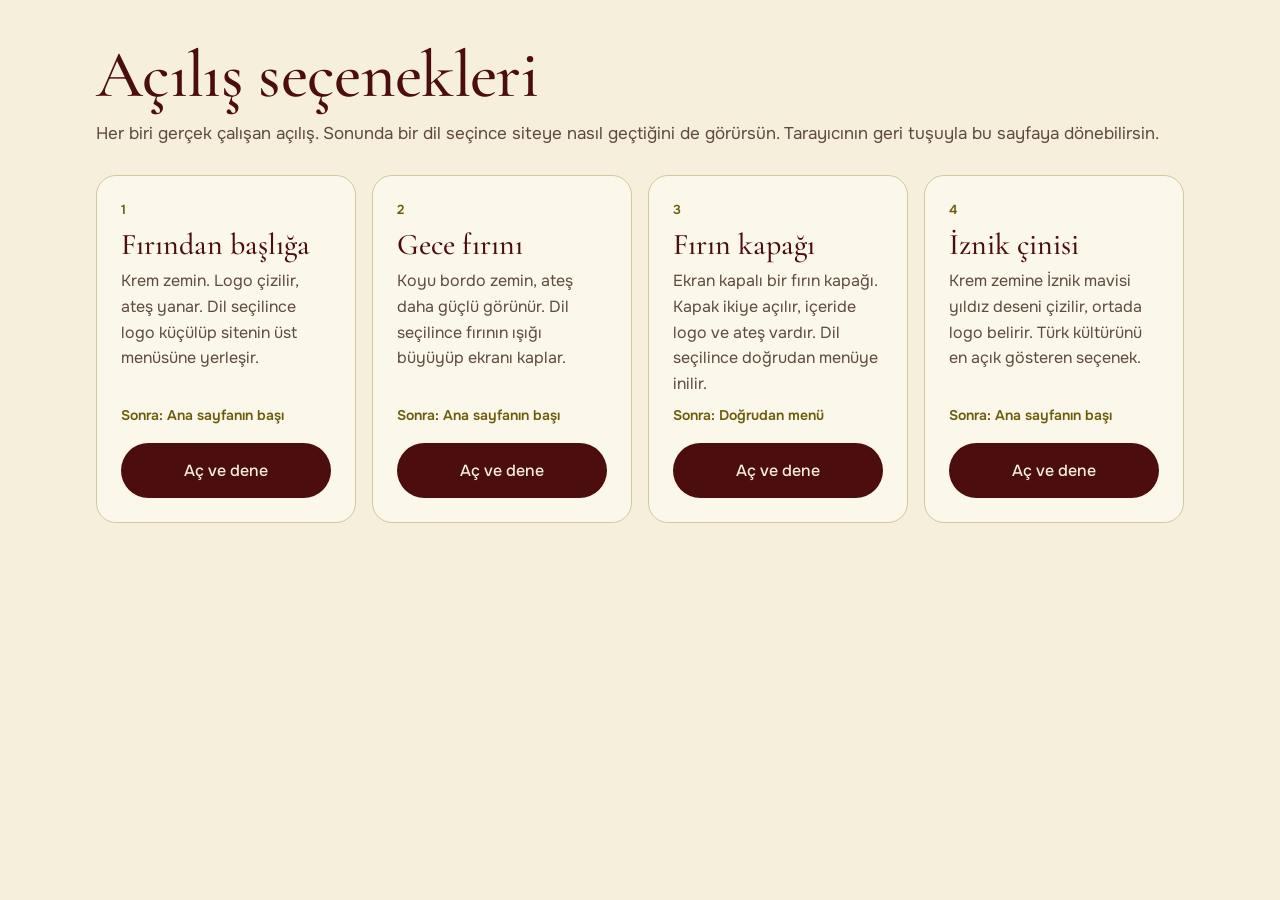
==== acilis/index.html @ 4ca73b76 "Add about page and opening options Co-Authored-By: Claude Opus 5.5 <noreply@anthropic.com>" ====
<!doctype html>
<html lang="tr">
<head>
<meta charset="utf-8">
<meta name="viewport" content="width=device-width, initial-scale=1, viewport-fit=cover">
<title>Açılış Seçenekleri</title>
<meta name="robots" content="noindex">
<link rel="icon" href="../assets/favicon.svg" type="image/svg+xml">
<link rel="stylesheet" href="../assets/styles.css">
<style>
  .vlist { max-width: 1120px; margin: 0 auto; padding: 40px 16px 64px; }
  .vlist > p { margin: 10px 0 28px; color: var(--soft); }
  .vlist ol { display: grid; grid-template-columns: repeat(auto-fit, minmax(240px, 1fr)); gap: 16px; margin: 0; padding: 0; list-style: none; }
  .vlist li { display: flex; flex-direction: column; gap: 8px; padding: 24px; border: 1px solid var(--line); border-radius: 20px; background: var(--paper); }
  .vlist h2 { font-size: 30px; }
  .vlist li p { flex: 1; margin: 0; color: var(--soft); font-size: 16px; }
  .vlist li .land { flex: none; color: var(--accent); font-size: 14px; font-weight: 600; }
  .vlist .num { color: var(--accent); font-size: 13px; font-weight: 600; letter-spacing: 0.14em; }
  .vlist .btn { margin-top: 8px; }
</style>
</head>
<body>
<main class="vlist">
  <h1>Açılış seçenekleri</h1>
  <p>Her biri gerçek çalışan açılış. Sonunda bir dil seçince siteye nasıl geçtiğini de görürsün. Tarayıcının geri tuşuyla bu sayfaya dönebilirsin.</p>
  <ol>
    <li>
      <span class="num">1</span>
      <h2>Fırından başlığa</h2>
      <p>Krem zemin. Logo çizilir, ateş yanar. Dil seçilince logo küçülüp sitenin üst menüsüne yerleşir.</p>
      <p class="land">Sonra: Ana sayfanın başı</p>
      <a class="btn btn--solid" href="1/">Aç ve dene</a>
    </li>
    <li>
      <span class="num">2</span>
      <h2>Gece fırını</h2>
      <p>Koyu bordo zemin, ateş daha güçlü görünür. Dil seçilince fırının ışığı büyüyüp ekranı kaplar.</p>
      <p class="land">Sonra: Ana sayfanın başı</p>
      <a class="btn btn--solid" href="2/">Aç ve dene</a>
    </li>
    <li>
      <span class="num">3</span>
      <h2>Fırın kapağı</h2>
      <p>Ekran kapalı bir fırın kapağı. Kapak ikiye açılır, içeride logo ve ateş vardır. Dil seçilince doğrudan menüye inilir.</p>
      <p class="land">Sonra: Doğrudan menü</p>
      <a class="btn btn--solid" href="3/">Aç ve dene</a>
    </li>
    <li>
      <span class="num">4</span>
      <h2>İznik çinisi</h2>
      <p>Krem zemine İznik mavisi yıldız deseni çizilir, ortada logo belirir. Türk kültürünü en açık gösteren seçenek.</p>
      <p class="land">Sonra: Ana sayfanın başı</p>
      <a class="btn btn--solid" href="4/">Aç ve dene</a>
    </li>
  </ol>
</main>
</body>
</html>
---- assets/styles.css ----
@font-face { font-family: "Cormorant Garamond"; font-weight: 500; font-display: swap; src: url(fonts/cormorant-garamond-cyrillic-500-normal.woff2) format("woff2"); unicode-range: U+0301, U+0400-045F, U+0490-0491, U+04B0-04B1, U+2116; }
@font-face { font-family: "Cormorant Garamond"; font-weight: 500; font-display: swap; src: url(fonts/cormorant-garamond-latin-ext-500-normal.woff2) format("woff2"); unicode-range: U+0100-02BA, U+02BD-02C5, U+02C7-02CC, U+02CE-02D7, U+02DD-02FF, U+0304, U+0308, U+0329, U+1D00-1DBF, U+1E00-1E9F, U+1EF2-1EFF, U+2020, U+20A0-20AB, U+20AD-20C0, U+2113, U+2C60-2C7F, U+A720-A7FF; }
@font-face { font-family: "Cormorant Garamond"; font-weight: 500; font-display: swap; src: url(fonts/cormorant-garamond-latin-500-normal.woff2) format("woff2"); unicode-range: U+0000-00FF, U+0131, U+0152-0153, U+02BB-02BC, U+02C6, U+02DA, U+02DC, U+2000-206F, U+20AC, U+2122, U+2191, U+2193, U+2212, U+2215, U+FEFF, U+FFFD; }
@font-face { font-family: "Onest"; font-weight: 400; font-display: swap; src: url(fonts/onest-cyrillic-400-normal.woff2) format("woff2"); unicode-range: U+0301, U+0400-045F, U+0490-0491, U+04B0-04B1, U+2116; }
@font-face { font-family: "Onest"; font-weight: 400; font-display: swap; src: url(fonts/onest-latin-ext-400-normal.woff2) format("woff2"); unicode-range: U+0100-02BA, U+02BD-02C5, U+02C7-02CC, U+02CE-02D7, U+02DD-02FF, U+0304, U+0308, U+0329, U+1D00-1DBF, U+1E00-1E9F, U+1EF2-1EFF, U+2020, U+20A0-20AB, U+20AD-20C0, U+2113, U+2C60-2C7F, U+A720-A7FF; }
@font-face { font-family: "Onest"; font-weight: 400; font-display: swap; src: url(fonts/onest-latin-400-normal.woff2) format("woff2"); unicode-range: U+0000-00FF, U+0131, U+0152-0153, U+02BB-02BC, U+02C6, U+02DA, U+02DC, U+2000-206F, U+20AC, U+2122, U+2191, U+2193, U+2212, U+2215, U+FEFF, U+FFFD; }
@font-face { font-family: "Onest"; font-weight: 500; font-display: swap; src: url(fonts/onest-cyrillic-500-normal.woff2) format("woff2"); unicode-range: U+0301, U+0400-045F, U+0490-0491, U+04B0-04B1, U+2116; }
@font-face { font-family: "Onest"; font-weight: 500; font-display: swap; src: url(fonts/onest-latin-ext-500-normal.woff2) format("woff2"); unicode-range: U+0100-02BA, U+02BD-02C5, U+02C7-02CC, U+02CE-02D7, U+02DD-02FF, U+0304, U+0308, U+0329, U+1D00-1DBF, U+1E00-1E9F, U+1EF2-1EFF, U+2020, U+20A0-20AB, U+20AD-20C0, U+2113, U+2C60-2C7F, U+A720-A7FF; }
@font-face { font-family: "Onest"; font-weight: 500; font-display: swap; src: url(fonts/onest-latin-500-normal.woff2) format("woff2"); unicode-range: U+0000-00FF, U+0131, U+0152-0153, U+02BB-02BC, U+02C6, U+02DA, U+02DC, U+2000-206F, U+20AC, U+2122, U+2191, U+2193, U+2212, U+2215, U+FEFF, U+FFFD; }
@font-face { font-family: "Onest"; font-weight: 600; font-display: swap; src: url(fonts/onest-cyrillic-600-normal.woff2) format("woff2"); unicode-range: U+0301, U+0400-045F, U+0490-0491, U+04B0-04B1, U+2116; }
@font-face { font-family: "Onest"; font-weight: 600; font-display: swap; src: url(fonts/onest-latin-ext-600-normal.woff2) format("woff2"); unicode-range: U+0100-02BA, U+02BD-02C5, U+02C7-02CC, U+02CE-02D7, U+02DD-02FF, U+0304, U+0308, U+0329, U+1D00-1DBF, U+1E00-1E9F, U+1EF2-1EFF, U+2020, U+20A0-20AB, U+20AD-20C0, U+2113, U+2C60-2C7F, U+A720-A7FF; }
@font-face { font-family: "Onest"; font-weight: 600; font-display: swap; src: url(fonts/onest-latin-600-normal.woff2) format("woff2"); unicode-range: U+0000-00FF, U+0131, U+0152-0153, U+02BB-02BC, U+02C6, U+02DA, U+02DC, U+2000-206F, U+20AC, U+2122, U+2191, U+2193, U+2212, U+2215, U+FEFF, U+FFFD; }
@font-face { font-family: "Great Vibes"; font-weight: 400; font-display: swap; src: url(fonts/great-vibes-cyrillic-400-normal.woff2) format("woff2"); unicode-range: U+0301, U+0400-045F, U+0490-0491, U+04B0-04B1, U+2116; }
@font-face { font-family: "Great Vibes"; font-weight: 400; font-display: swap; src: url(fonts/great-vibes-latin-ext-400-normal.woff2) format("woff2"); unicode-range: U+0100-02BA, U+02BD-02C5, U+02C7-02CC, U+02CE-02D7, U+02DD-02FF, U+0304, U+0308, U+0329, U+1D00-1DBF, U+1E00-1E9F, U+1EF2-1EFF, U+2020, U+20A0-20AB, U+20AD-20C0, U+2113, U+2C60-2C7F, U+A720-A7FF; }
@font-face { font-family: "Great Vibes"; font-weight: 400; font-display: swap; src: url(fonts/great-vibes-latin-400-normal.woff2) format("woff2"); unicode-range: U+0000-00FF, U+0131, U+0152-0153, U+02BB-02BC, U+02C6, U+02DA, U+02DC, U+2000-206F, U+20AC, U+2122, U+2191, U+2193, U+2212, U+2215, U+FEFF, U+FFFD; }
:root {
  --bg: #f5efdb;
  --paper: #fbf7ea;
  --band: #eadfc0;
  --ink: #2a0808;
  --soft: #5e4a40;
  --line: #d3c79e;
  --accent: #6b5c0a;
  --maroon: #4b0d0d;
  --deep: #2b0808;
  --cream: #f5efdb;
  --serif: "Cormorant Garamond", Georgia, serif;
  --sans: "Onest", system-ui, -apple-system, "Segoe UI", sans-serif;
  --gutter: clamp(16px, 5vw, 72px);
  --edge: max(var(--gutter), calc((100vw - 1320px) / 2 + var(--gutter)));
  --nav-h: 72px;
  --ease: cubic-bezier(0.22, 1, 0.36, 1);
}

*, *::before, *::after { box-sizing: border-box; }

html {
  scroll-behavior: smooth;
  scroll-padding-top: calc(var(--nav-h) + 12px);
  -webkit-text-size-adjust: 100%;
}

body {
  margin: 0;
  background: var(--bg);
  color: var(--ink);
  font: 400 17px/1.6 var(--sans);
  overflow-x: clip;
}

img { display: block; max-width: 100%; height: auto; }
figure { margin: 0; }
ul, dl, dd { margin: 0; padding: 0; list-style: none; }
a { color: inherit; }
[hidden] { display: none !important; }

h1, h2, h3 {
  margin: 0;
  color: var(--maroon);
  font-family: var(--serif);
  font-weight: 500;
  line-height: 1.05;
  text-wrap: balance;
}
h1 { font-size: clamp(46px, 5.2vw, 78px); letter-spacing: -0.01em; }
h2 { font-size: clamp(36px, 4.4vw, 60px); }
h3 { font-size: clamp(30px, 2.8vw, 38px); }

.sr {
  position: absolute;
  width: 1px;
  height: 1px;
  overflow: hidden;
  clip-path: inset(50%);
}

.skip {
  position: absolute;
  top: -60px;
  left: 16px;
  z-index: 60;
  padding: 10px 16px;
  background: var(--maroon);
  color: var(--cream);
}
.skip:focus { top: 8px; }

:focus-visible { outline: 2px solid var(--accent); outline-offset: 3px; }

.eyebrow {
  margin: 0 0 16px;
  color: var(--accent);
  font-size: 13px;
  font-weight: 600;
  letter-spacing: 0.14em;
  text-transform: uppercase;
}
.lead { margin: 0; color: var(--soft); font-size: clamp(17px, 1.35vw, 19px); line-height: 1.65; }
.muted { margin: 10px 0 0; color: var(--soft); }

.btn {
  display: inline-flex;
  align-items: center;
  justify-content: center;
  min-height: 52px;
  padding: 14px 30px;
  border: 1px solid transparent;
  border-radius: 999px;
  font-size: 16px;
  font-weight: 500;
  text-decoration: none;
  white-space: nowrap;
  transition: background 0.25s, color 0.25s, border-color 0.25s;
}
.btn--sm { min-height: 44px; padding: 10px 20px; font-size: 15px; }
.btn--solid { background: var(--maroon); color: var(--cream); }
.btn--solid:hover { background: var(--deep); }
.btn--line { border-color: var(--maroon); color: var(--maroon); }
.btn--line:hover { background: var(--maroon); color: var(--cream); }

/* Üst menü */
.nav {
  position: sticky;
  top: 0;
  z-index: 40;
  background: var(--bg);
  border-bottom: 1px solid transparent;
  transition: border-color 0.25s;
}
.nav.is-stuck { border-color: var(--line); }
.nav__in {
  display: flex;
  align-items: center;
  justify-content: space-between;
  gap: 24px;
  height: var(--nav-h);
  padding: 0 var(--edge);
}
.nav__brand img { width: 176px; height: 40px; }
.nav__links { display: flex; gap: clamp(20px, 3vw, 40px); }
.nav__links a { position: relative; padding: 8px 0; font-size: 15px; font-weight: 500; text-decoration: none; }
.nav__links a::after {
  content: "";
  position: absolute;
  left: 0;
  right: 0;
  bottom: 2px;
  height: 1px;
  background: var(--maroon);
  transform: scaleX(0);
  transform-origin: 0 50%;
  transition: transform 0.3s var(--ease);
}
.nav__links a:hover::after, .nav__links a[aria-current]::after { transform: scaleX(1); }
.nav__side { display: flex; align-items: center; gap: 12px; }
.langs { display: flex; font-size: 14px; font-weight: 600; }
.langs span, .langs a { display: grid; place-items: center; width: 44px; height: 44px; text-decoration: none; }
.langs span { color: var(--maroon); box-shadow: inset 0 -2px 0 var(--maroon); }
.langs a { color: var(--soft); }
.langs a:hover { color: var(--maroon); }

/* Mobil menü */
.burger { display: none; position: relative; }
.burger summary {
  display: flex;
  flex-direction: column;
  align-items: center;
  justify-content: center;
  gap: 5px;
  width: 44px;
  height: 44px;
  border: 1px solid var(--line);
  border-radius: 50%;
  cursor: pointer;
  list-style: none;
}
.burger summary::-webkit-details-marker { display: none; }
.burger summary i { width: 18px; height: 1.5px; border-radius: 2px; background: var(--maroon); }
.burger nav {
  position: absolute;
  top: calc(100% + 10px);
  right: 0;
  z-index: 50;
  display: grid;
  min-width: 200px;
  padding: 8px;
  border: 1px solid var(--line);
  border-radius: 18px;
  background: var(--paper);
  box-shadow: 0 10px 28px rgba(42, 8, 8, 0.12);
}
.burger nav a { padding: 12px 14px; border-radius: 12px; color: var(--maroon); font-weight: 500; text-decoration: none; }
.burger nav a[aria-current] { background: var(--band); }

/* Açılış bölümü: yazı solda, fotoğraf karartmadan sağda */
.hero {
  display: grid;
  grid-template-columns: minmax(0, 1fr) minmax(0, 1fr);
  min-height: calc(100vh - var(--nav-h));
  min-height: calc(100svh - var(--nav-h));
}
.hero__text {
  align-self: center;
  padding: 32px clamp(24px, 4vw, 72px) 56px var(--edge);
  animation: enter 0.6s var(--ease) both;
}
@keyframes enter {
  from { opacity: 0; transform: translateY(8px); }
}
.hero .lead { max-width: 46ch; margin-top: 22px; }
.actions { display: flex; flex-wrap: wrap; gap: 12px; margin-top: 30px; }
.hero__note { margin: 18px 0 0; color: var(--soft); font-size: 15px; }
.hero__photos { position: relative; min-height: 460px; overflow: hidden; background: var(--band); }
.hero__photos img {
  position: absolute;
  inset: 0;
  width: 100%;
  height: 100%;
  object-fit: cover;
  opacity: 0;
  animation: show 18s linear infinite;
  animation-delay: calc(var(--n) * 6s);
}
.hero__photos img:first-child { opacity: 1; }
@keyframes show {
  0%, 30% { opacity: 1; }
  36%, 94% { opacity: 0; }
  100% { opacity: 1; }
}

/* Nazar boncuğu üst menüden sarkar */
.hero__text { position: relative; }
.nazar {
  position: absolute;
  top: 0;
  right: clamp(24px, 4vw, 72px);
  width: 52px;
  transform-origin: 50% 0;
  animation: settle 2.4s ease-out both, sway 7s ease-in-out 2.4s infinite;
}
.nazar i { display: block; width: 1px; height: 36px; margin: 0 auto; background: var(--accent); }
.nazar svg { display: block; width: 100%; height: auto; }
@keyframes settle {
  0% { transform: rotate(9deg); }
  30% { transform: rotate(-5deg); }
  55% { transform: rotate(2.5deg); }
  80% { transform: rotate(-1deg); }
  100% { transform: rotate(0); }
}
@keyframes sway {
  0%, 100% { transform: rotate(0); }
  25% { transform: rotate(1.2deg); }
  75% { transform: rotate(-1.2deg); }
}

/* Menü */
.menu { padding-top: clamp(64px, 8vw, 112px); background: var(--paper); }
.section-head { max-width: 760px; margin-bottom: 32px; padding: 0 var(--edge); box-sizing: content-box; }
.menu__bar {
  position: sticky;
  top: var(--nav-h);
  z-index: 20;
  background: var(--paper);
  border-block: 1px solid var(--line);
}
.menu__bar-in { display: flex; align-items: center; gap: 24px; padding: 0 var(--edge); }
.tabs {
  position: relative;
  display: flex;
  flex: 1;
  gap: 4px;
  min-width: 0;
  overflow-x: auto;
  padding: 8px 0;
  scrollbar-width: none;
}
.tabs::-webkit-scrollbar { display: none; }
.tabs__pill {
  position: absolute;
  top: 8px;
  bottom: 8px;
  left: 0;
  border-radius: 999px;
  background: var(--maroon);
  transition: transform 0.35s var(--ease), width 0.35s var(--ease);
}
.tabs a {
  position: relative;
  z-index: 1;
  flex: none;
  padding: 10px 16px;
  color: var(--soft);
  font-size: 16px;
  font-weight: 500;
  text-decoration: none;
  transition: color 0.2s;
}
.tabs a:hover { color: var(--maroon); }
.tabs a.is-active { color: var(--cream); }

.search { position: relative; flex: none; width: 230px; }
.search svg {
  position: absolute;
  top: 50%;
  left: 14px;
  width: 18px;
  height: 18px;
  transform: translateY(-50%);
  fill: none;
  stroke: var(--soft);
  stroke-width: 2;
  stroke-linecap: round;
}
.search input {
  width: 100%;
  height: 44px;
  padding: 0 16px 0 40px;
  border: 1px solid var(--line);
  border-radius: 999px;
  background: var(--bg);
  color: var(--ink);
  font: 400 16px var(--sans);
}
.search input::placeholder { color: var(--soft); }

.cats { padding: 0 var(--edge); }
.cat {
  display: grid;
  grid-template-columns: minmax(0, 5fr) minmax(0, 7fr);
  gap: clamp(32px, 6vw, 88px);
  align-items: start;
  padding: clamp(40px, 5vw, 64px) 0;
  border-bottom: 1px solid var(--line);
  scroll-margin-top: 60px;
}
.cat:last-child { border-bottom: 0; }
.cat__photo { position: sticky; top: calc(var(--nav-h) + 80px); overflow: hidden; aspect-ratio: 4 / 3; background: var(--band); }
.cat__photo img { width: 100%; height: 100%; object-fit: cover; transition: transform 0.7s var(--ease); }
.cat__photo:hover img { transform: scale(1.03); }
.cat h3 span { display: block; margin-bottom: 4px; color: var(--accent); font: 600 13px var(--sans); letter-spacing: 0.14em; }

.rows { margin-top: 14px; }
.row { display: flex; align-items: baseline; justify-content: space-between; gap: 16px; padding: 12px 0; border-bottom: 1px solid var(--line); }
.row:last-child { border-bottom: 0; }
.row__name { font-weight: 500; }
.row__name em { display: block; color: var(--soft); font-size: 15px; font-style: normal; font-weight: 400; }
.price { flex: none; color: var(--maroon); font-weight: 600; font-variant-numeric: tabular-nums; white-space: nowrap; }
.price small { color: var(--soft); font-size: 15px; font-weight: 400; }
.price--text { font-weight: 500; }

.cats.is-filtered .cat__photo { display: none; }
.cats.is-filtered .cat { grid-template-columns: 1fr; padding: 24px 0; }
.menu__empty { margin: 32px 0; padding: 0 var(--edge); }
.menu__cta { padding: 8px var(--edge) clamp(56px, 7vw, 96px); }

/* Kafe */
.cafe { padding: clamp(64px, 8vw, 112px) 0; }
.cafe .lead { margin-top: 14px; }
.cafe__grid {
  display: grid;
  grid-template-columns: 2fr 1fr 1fr;
  gap: 12px;
  padding: 0 var(--edge);
}
.cafe__grid figure, .cafe__tea { height: clamp(320px, 34vw, 460px); overflow: hidden; }
.cafe__grid img { width: 100%; height: 100%; object-fit: cover; }

.cafe__tea {
  display: flex;
  flex-direction: column;
  align-items: center;
  justify-content: center;
  gap: 8px;
  padding: 16px;
  background: var(--band);
}
.cafe__tea p { margin: 0; color: var(--maroon); font: 500 22px/1.2 var(--serif); text-align: center; }
.glass { flex: 1; min-height: 0; width: 100%; overflow: visible; }
.glass__body { fill: none; stroke: var(--maroon); stroke-width: 3; }
.glass__rim { fill: none; stroke: var(--maroon); stroke-width: 3; }
.glass__saucer { fill: var(--maroon); }
.glass__wave { animation: wave 4s linear infinite; }
@keyframes wave { to { transform: translateX(-160px); } }
.glass__steam path {
  fill: none;
  stroke: var(--maroon);
  stroke-width: 3;
  stroke-linecap: round;
  stroke-dasharray: 24 70;
  opacity: 0;
  transition: opacity 0.5s;
}
.glass.is-full .glass__steam path { opacity: 0.55; animation: steam 3s linear infinite; }
.glass.is-full .glass__steam path:nth-child(2) { animation-delay: -1.5s; }
@keyframes steam {
  from { stroke-dashoffset: 94; }
  to { stroke-dashoffset: 0; }
}

/* Logonun altındaki el yazısı */
.script { margin: 0; color: var(--accent); font: 400 clamp(42px, 4.6vw, 66px)/1.15 "Great Vibes", var(--serif); }
.script--foot { margin-bottom: 6px; color: #d8cd78; font-size: 36px; }

/* Ana sayfadaki kısa tanıtım */
.teaser {
  display: grid;
  justify-items: center;
  gap: 12px;
  padding: clamp(56px, 7vw, 96px) var(--gutter);
  background: var(--paper);
  text-align: center;
}
.teaser .lead { max-width: 62ch; }
.teaser .btn { margin-top: 12px; }

/* Hakkımızda sayfası */
.about-hero {
  display: grid;
  grid-template-columns: minmax(0, 1fr) minmax(0, 1fr);
  min-height: min(calc(100svh - var(--nav-h)), 760px);
}
.about-hero__text { align-self: center; padding: 40px clamp(24px, 4vw, 72px) 56px var(--edge); }
.about-hero .eyebrow { margin-bottom: 8px; }
.about-hero .script { font-size: clamp(36px, 3.7vw, 54px); }
.about-hero h1 { margin-top: 10px; font-size: clamp(38px, 4.2vw, 62px); }
.about-hero .lead { max-width: 46ch; margin-top: 20px; }
.about-hero figure { position: relative; min-height: 440px; overflow: hidden; background: var(--band); }
.about-hero figure img { position: absolute; inset: 0; width: 100%; height: 100%; object-fit: cover; }

.stats {
  display: grid;
  grid-template-columns: repeat(3, 1fr);
  padding: clamp(36px, 4vw, 56px) var(--edge);
  background: var(--deep);
  color: var(--cream);
}
.stats div {
  display: flex;
  flex-direction: column-reverse;
  justify-content: flex-end;
  gap: 8px;
  padding: 0 clamp(14px, 3vw, 44px);
  border-left: 1px solid rgba(245, 239, 219, 0.22);
}
.stats div:first-child { padding-left: 0; border-left: 0; }
.stats dd { font: 500 clamp(44px, 5vw, 72px)/1 var(--serif); font-variant-numeric: lining-nums; }
.stats dt { color: #cdbfa8; font-size: 15px; }

.services-block { padding: clamp(64px, 8vw, 112px) var(--edge); }
.services {
  display: grid;
  grid-template-columns: repeat(2, 1fr);
  gap: 0 clamp(32px, 6vw, 88px);
  margin-top: 32px;
  counter-reset: service;
}
.services li {
  display: grid;
  grid-template-columns: 48px minmax(0, 1fr);
  padding: 24px 0;
  border-top: 1px solid var(--line);
  counter-increment: service;
}
.services li::before {
  content: "0" counter(service);
  padding-top: 11px;
  color: var(--accent);
  font: 600 13px var(--sans);
  letter-spacing: 0.14em;
}
.services h3 { font-size: 28px; }
.services p { grid-column: 2; margin: 6px 0 0; color: var(--soft); font-size: 16px; }

.about-photos { display: grid; grid-template-columns: repeat(2, 1fr); gap: 12px; padding: 0 var(--edge); }
.about-photos figure { overflow: hidden; aspect-ratio: 4 / 3; background: var(--band); }
.about-photos img { width: 100%; height: 100%; object-fit: cover; }

.about-cta { padding: clamp(64px, 8vw, 112px) var(--gutter); text-align: center; }
.about-cta .actions { justify-content: center; }

.js .reveal { opacity: 0; transform: translateY(8px); }
.js .reveal.is-in { opacity: 1; transform: none; transition: opacity 0.3s ease, transform 0.3s ease; }

/* İletişim */
.contact { display: grid; grid-template-columns: minmax(0, 1fr) minmax(0, 1fr); }
.contact__text { padding: clamp(56px, 7vw, 96px) clamp(24px, 4vw, 64px) clamp(56px, 7vw, 96px) var(--edge); }
.contact__phone {
  display: inline-block;
  margin-top: 12px;
  color: var(--maroon);
  font: 500 clamp(36px, 3.8vw, 50px)/1.2 var(--serif);
  font-variant-numeric: lining-nums;
  text-decoration: none;
  white-space: nowrap;
}
.info { display: grid; gap: 18px; margin-top: 24px; }
.info dt { color: var(--accent); font-size: 13px; font-weight: 600; letter-spacing: 0.1em; text-transform: uppercase; }
.info dd { color: var(--soft); }
.info dd li { margin-top: 4px; }
.info a { display: inline-block; padding: 10px 0; color: var(--maroon); font-weight: 500; text-underline-offset: 3px; }

.map { position: relative; min-height: 520px; overflow: hidden; background: var(--paper); }
.map > svg { position: absolute; inset: 0; width: 100%; height: 100%; }
.m-green { fill: #e3e2bb; }
.m-water { fill: #cfdad6; }
.m-river { fill: none; stroke: #cfdad6; stroke-width: 3; }
.m-buildings { fill: var(--band); }
.m-minor { fill: none; stroke: #fff; stroke-width: 3; stroke-linecap: round; }
.m-major { fill: none; stroke: var(--line); stroke-width: 7; stroke-linecap: round; }
.m-label { fill: var(--soft); font: 500 15px var(--sans); text-anchor: middle; paint-order: stroke; stroke: var(--paper); stroke-width: 4px; }
.pin__label { fill: var(--maroon); font: 600 34px var(--serif); paint-order: stroke; stroke: var(--paper); stroke-width: 7px; }
.map .btn { position: absolute; left: 50%; bottom: 28px; transform: translateX(-50%); }
.map small { position: absolute; right: 12px; bottom: 6px; color: var(--soft); font-size: 12px; }

.footer {
  display: grid;
  justify-items: center;
  gap: 6px;
  padding: 56px var(--gutter) calc(48px + env(safe-area-inset-bottom));
  background: var(--deep);
  color: var(--cream);
  text-align: center;
}
.footer img { width: 220px; height: 50px; margin-bottom: 12px; }
.footer p { margin: 0; }
.footer__legal { color: #cdbfa8; font-size: 15px; }

.callbar { display: none; }

@media (max-width: 860px) {
  :root { --nav-h: 64px; }

  body { padding-bottom: calc(56px + env(safe-area-inset-bottom)); font-size: 16px; }
  .nav__links, .nav__call { display: none; }
  .burger { display: block; }
  .nav__side { gap: 4px; }
  .nav__brand img { width: 140px; height: 32px; }

  .callbar {
    position: fixed;
    left: 0;
    right: 0;
    bottom: 0;
    z-index: 45;
    display: flex;
    align-items: center;
    justify-content: center;
    min-height: calc(56px + env(safe-area-inset-bottom));
    padding-bottom: env(safe-area-inset-bottom);
    background: var(--maroon);
    color: var(--cream);
    font-weight: 500;
    text-decoration: none;
  }

  .hero { display: block; min-height: 0; }
  .hero__text { padding: 20px var(--gutter) 28px; }
  .nazar { right: var(--gutter); width: 30px; }
  .nazar i { height: 12px; }
  .hero__photos { min-height: 0; height: 100vw; max-height: 520px; }
  .actions .btn { flex: 1 1 100%; }

  .menu { display: flex; flex-direction: column; }
  .section-head { order: -2; box-sizing: border-box; max-width: none; width: 100%; margin-bottom: 20px; }
  .menu__bar, .menu__bar-in { display: contents; }
  .tabs {
    position: sticky;
    top: var(--nav-h);
    z-index: 20;
    flex: none;
    padding: 6px var(--gutter);
    background: var(--paper);
    border-block: 1px solid var(--line);
  }
  .tabs__pill { top: 6px; bottom: 6px; }
  .search { order: -1; width: auto; margin: 0 var(--gutter) 14px; }

  .menu__cta { display: none; }
  .cat { grid-template-columns: 1fr; gap: 16px; padding: 28px 0; scroll-margin-top: 44px; }
  .cat__photo { position: static; aspect-ratio: 16 / 9; }

  .cafe__grid { grid-template-columns: 1fr 1fr; }
  .cafe__grid .cafe__a { grid-column: 1 / -1; height: auto; aspect-ratio: 4 / 3; }
  .cafe__grid figure:not(.cafe__a), .cafe__tea { height: 72vw; }
  .cafe__tea p { font-size: 18px; }

  .about-hero { display: block; min-height: 0; }
  .about-hero__text { padding: 24px var(--gutter) 32px; }
  .about-hero figure { min-height: 0; aspect-ratio: 4 / 3; }
  .stats div { padding: 0 12px; }
  .stats dt { font-size: 14px; }
  .services { grid-template-columns: 1fr; }
  .contact { grid-template-columns: 1fr; }
  .contact__text { padding-right: var(--gutter); }
  .map { min-height: 400px; }
}

@media (prefers-reduced-motion: reduce) {
  html { scroll-behavior: auto; }
  .hero__text, .nazar, .glass__wave, .glass.is-full .glass__steam path { animation: none; }
  .hero__photos img { animation: none; }
  .js .reveal { opacity: 1; transform: none; }
}
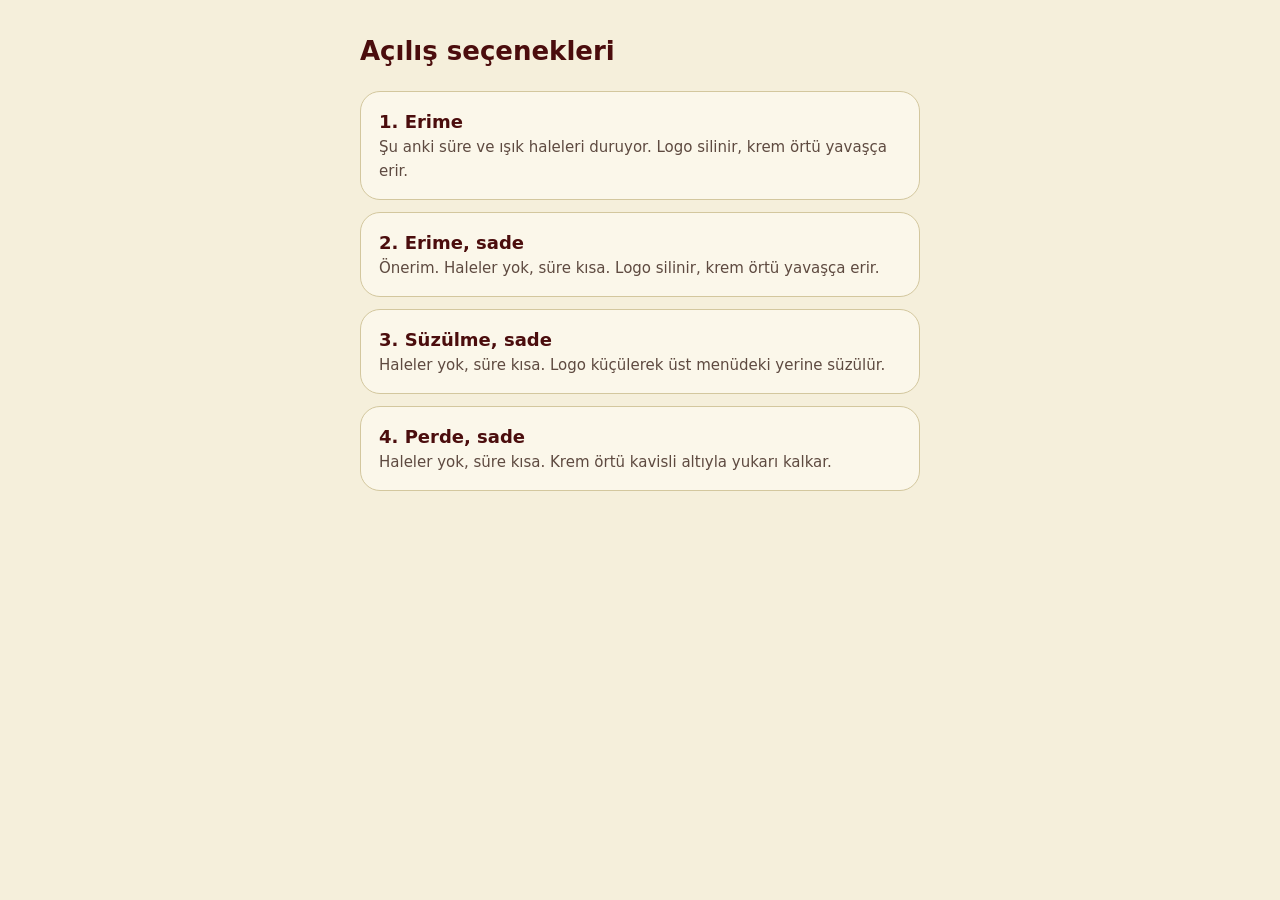
==== commit 27f32add: "Replace door transition with soft entry, add opening options Co-Authored-By: Claude Opus 5.5 <norepl" ====
--- a/acilis/index.html
+++ b/acilis/index.html
@@ -2,57 +2,25 @@
 <html lang="tr">
 <head>
 <meta charset="utf-8">
-<meta name="viewport" content="width=device-width, initial-scale=1, viewport-fit=cover">
+<meta name="viewport" content="width=device-width, initial-scale=1">
 <title>Açılış Seçenekleri</title>
 <meta name="robots" content="noindex">
-<link rel="icon" href="../assets/favicon.svg" type="image/svg+xml">
-<link rel="stylesheet" href="../assets/styles.css">
 <style>
-  .vlist { max-width: 1120px; margin: 0 auto; padding: 40px 16px 64px; }
-  .vlist > p { margin: 10px 0 28px; color: var(--soft); }
-  .vlist ol { display: grid; grid-template-columns: repeat(auto-fit, minmax(240px, 1fr)); gap: 16px; margin: 0; padding: 0; list-style: none; }
-  .vlist li { display: flex; flex-direction: column; gap: 8px; padding: 24px; border: 1px solid var(--line); border-radius: 20px; background: var(--paper); }
-  .vlist h2 { font-size: 30px; }
-  .vlist li p { flex: 1; margin: 0; color: var(--soft); font-size: 16px; }
-  .vlist li .land { flex: none; color: var(--accent); font-size: 14px; font-weight: 600; }
-  .vlist .num { color: var(--accent); font-size: 13px; font-weight: 600; letter-spacing: 0.14em; }
-  .vlist .btn { margin-top: 8px; }
+body { margin: 0; padding: 32px 16px; background: #f5efdb; color: #2a0808; font: 400 16px/1.5 system-ui, sans-serif; }
+main { max-width: 560px; margin: 0 auto; }
+h1 { margin: 0 0 20px; color: #4b0d0d; font-size: 26px; font-weight: 600; }
+a { display: block; margin-bottom: 12px; padding: 16px 18px; border: 1px solid #d3c79e; border-radius: 20px; background: #fbf7ea; color: inherit; text-decoration: none; }
+b { display: block; color: #4b0d0d; font-size: 18px; font-weight: 600; }
+span { color: #5e4a40; font-size: 15px; }
 </style>
 </head>
 <body>
-<main class="vlist">
+<main>
   <h1>Açılış seçenekleri</h1>
-  <p>Her biri gerçek çalışan açılış. Sonunda bir dil seçince siteye nasıl geçtiğini de görürsün. Tarayıcının geri tuşuyla bu sayfaya dönebilirsin.</p>
-  <ol>
-    <li>
-      <span class="num">1</span>
-      <h2>Fırından başlığa</h2>
-      <p>Krem zemin. Logo çizilir, ateş yanar. Dil seçilince logo küçülüp sitenin üst menüsüne yerleşir.</p>
-      <p class="land">Sonra: Ana sayfanın başı</p>
-      <a class="btn btn--solid" href="1/">Aç ve dene</a>
-    </li>
-    <li>
-      <span class="num">2</span>
-      <h2>Gece fırını</h2>
-      <p>Koyu bordo zemin, ateş daha güçlü görünür. Dil seçilince fırının ışığı büyüyüp ekranı kaplar.</p>
-      <p class="land">Sonra: Ana sayfanın başı</p>
-      <a class="btn btn--solid" href="2/">Aç ve dene</a>
-    </li>
-    <li>
-      <span class="num">3</span>
-      <h2>Fırın kapağı</h2>
-      <p>Ekran kapalı bir fırın kapağı. Kapak ikiye açılır, içeride logo ve ateş vardır. Dil seçilince doğrudan menüye inilir.</p>
-      <p class="land">Sonra: Doğrudan menü</p>
-      <a class="btn btn--solid" href="3/">Aç ve dene</a>
-    </li>
-    <li>
-      <span class="num">4</span>
-      <h2>İznik çinisi</h2>
-      <p>Krem zemine İznik mavisi yıldız deseni çizilir, ortada logo belirir. Türk kültürünü en açık gösteren seçenek.</p>
-      <p class="land">Sonra: Ana sayfanın başı</p>
-      <a class="btn btn--solid" href="4/">Aç ve dene</a>
-    </li>
-  </ol>
+  <a href="1/"><b>1. Erime</b><span>Şu anki süre ve ışık haleleri duruyor. Logo silinir, krem örtü yavaşça erir.</span></a>
+  <a href="2/"><b>2. Erime, sade</b><span>Önerim. Haleler yok, süre kısa. Logo silinir, krem örtü yavaşça erir.</span></a>
+  <a href="3/"><b>3. Süzülme, sade</b><span>Haleler yok, süre kısa. Logo küçülerek üst menüdeki yerine süzülür.</span></a>
+  <a href="4/"><b>4. Perde, sade</b><span>Haleler yok, süre kısa. Krem örtü kavisli altıyla yukarı kalkar.</span></a>
 </main>
 </body>
 </html>
